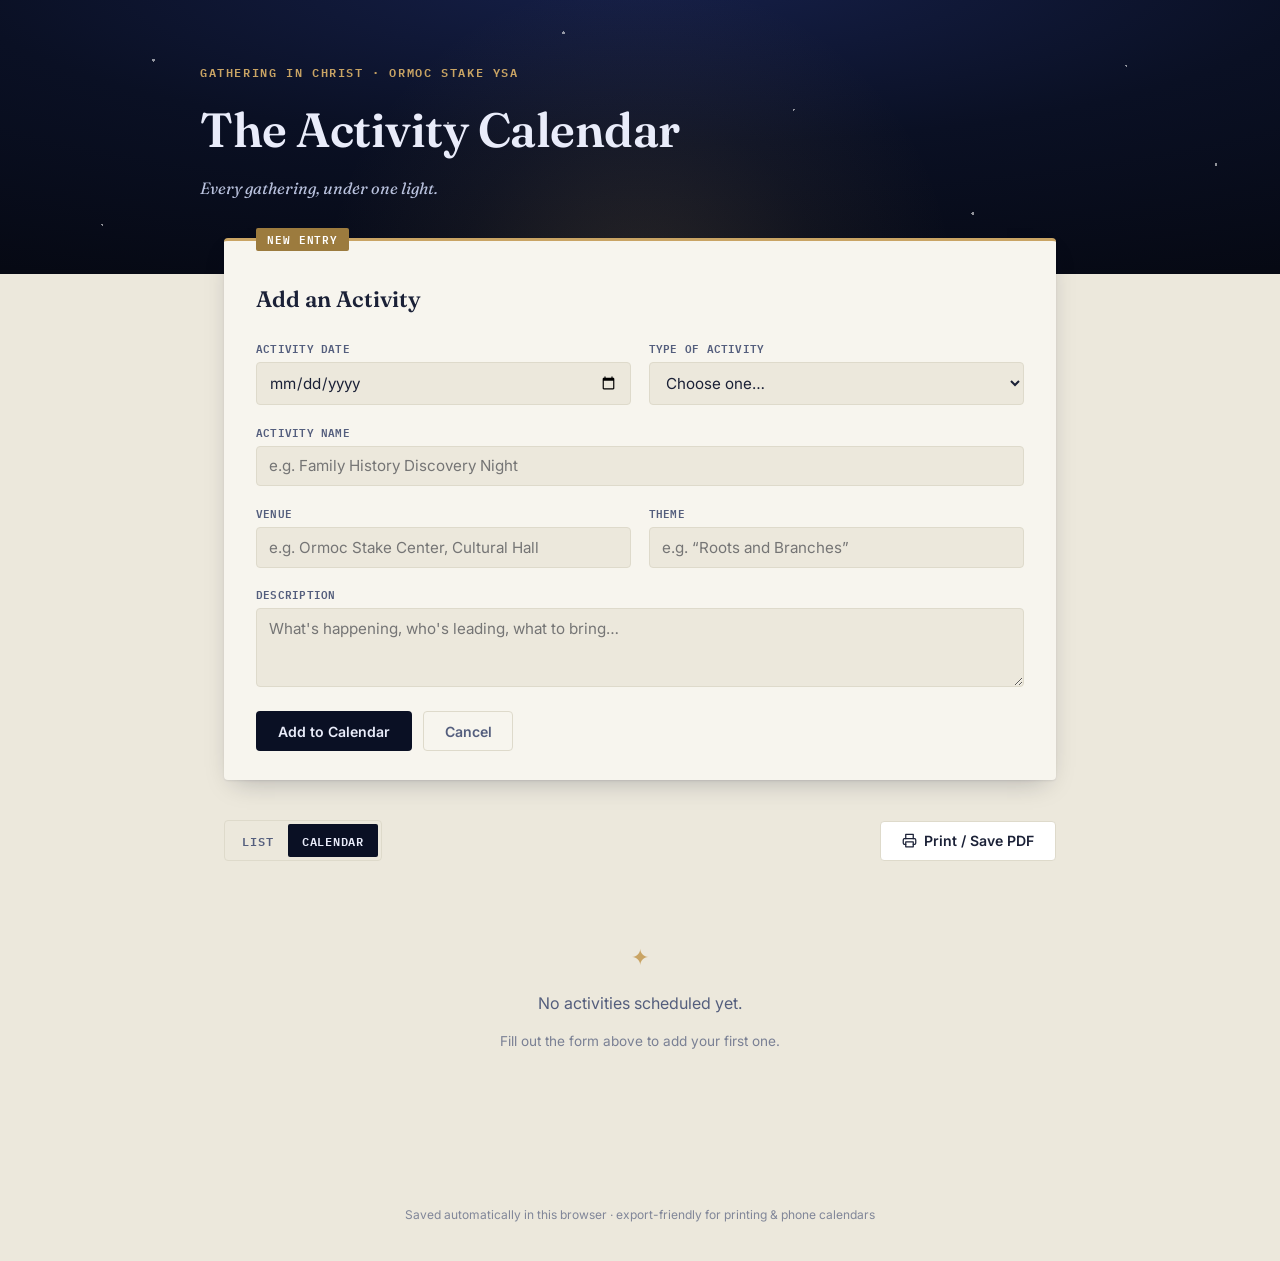
==== index.html @ 4cf10e24 "Rename index (1).html to index.html" ====
<!DOCTYPE html>
<html lang="en">
<head>
<meta charset="UTF-8">
<meta name="viewport" content="width=device-width, initial-scale=1.0">
<title>Gathering in Christ &mdash; Activity Calendar</title>
<link rel="preconnect" href="https://fonts.googleapis.com">
<link href="https://fonts.googleapis.com/css2?family=Fraunces:ital,opsz,wght@0,9..144,400;0,9..144,600;0,9..144,700;1,9..144,500&family=Inter:wght@400;500;600;700&family=IBM+Plex+Mono:wght@500;600&display=swap" rel="stylesheet">
<style>
/* ============================================================
   TOKENS — "The Firmament" palette, drawn from the Christus
   reference: deep night sky, white marble, a glint of gold.
   ============================================================ */
:root{
  --void:        #0A1024;
  --void-deep:   #05070F;
  --void-soft:   #16204A;
  --marble:      #F7F5EE;
  --marble-dim:  #ECE8DC;
  --ink:         #1B2137;
  --ink-soft:    #545E7D;
  --line:        #DEDACB;
  --starlight:   #E9ECFA;
  --gold:        #C9A464;
  --gold-dark:   #9C7B3E;
  --white:       #FFFFFF;

  /* the three-way lens the whole calendar is filtered through */
  --physical:    #B5643A;   /* clay — the body in motion */
  --spiritual:   #C9A464;   /* gold — the halo, the light */
  --family:      #3E6259;   /* deep sage — roots and lineage */

  --font-display: "Fraunces", Georgia, serif;
  --font-body:    "Inter", -apple-system, sans-serif;
  --font-mono:    "IBM Plex Mono", monospace;

  --radius: 4px;
  --shadow-card: 0 1px 2px rgba(10,16,36,0.08), 0 10px 26px -10px rgba(10,16,36,0.28);
}

*{ box-sizing: border-box; }
html{ -webkit-font-smoothing: antialiased; }

body{
  margin: 0;
  background: var(--marble-dim);
  color: var(--ink);
  font-family: var(--font-body);
  line-height: 1.55;
}

.print-only{ display: none; }

/* ============================================================
   MASTHEAD — the starfield, and Christ's radiant halo behind
   the title (concentric "gathering rings" motif)
   ============================================================ */
.masthead{
  position: relative;
  background: radial-gradient(120% 140% at 50% -10%, var(--void-soft) 0%, var(--void) 45%, var(--void-deep) 100%);
  color: var(--starlight);
  padding: 4rem 1.5rem 4.5rem;
  overflow: hidden;
}
.starfield{
  position: absolute; inset: 0;
  background-image:
    radial-gradient(1.5px 1.5px at 12% 22%, #fff 100%, transparent 0),
    radial-gradient(1px 1px at 28% 68%, #fff 100%, transparent 0),
    radial-gradient(1.5px 1.5px at 44% 12%, #fff 100%, transparent 0),
    radial-gradient(1px 1px at 62% 40%, #fff 100%, transparent 0),
    radial-gradient(1.5px 1.5px at 76% 78%, #fff 100%, transparent 0),
    radial-gradient(1px 1px at 88% 24%, #fff 100%, transparent 0),
    radial-gradient(1px 1px at 8% 82%, #fff 100%, transparent 0),
    radial-gradient(1.5px 1.5px at 95% 60%, #fff 100%, transparent 0),
    radial-gradient(1px 1px at 55% 88%, #fff 100%, transparent 0),
    radial-gradient(1px 1px at 35% 45%, #fff 100%, transparent 0);
  opacity: 0.55;
  animation: twinkle 5s ease-in-out infinite alternate;
}
@keyframes twinkle{
  from{ opacity: 0.35; }
  to{ opacity: 0.7; }
}
@media (prefers-reduced-motion: reduce){
  .starfield{ animation: none; opacity: 0.5; }
}
.halo{
  position: absolute;
  left: 50%; top: -10%;
  width: 640px; height: 640px;
  transform: translateX(-50%);
  border-radius: 50%;
  background: radial-gradient(circle, rgba(201,164,100,0.16) 0%, rgba(201,164,100,0.05) 40%, transparent 70%);
  pointer-events: none;
}
.masthead-inner{ max-width: 880px; margin: 0 auto; position: relative; z-index: 1; }
.eyebrow{
  font-family: var(--font-mono);
  font-size: 0.72rem;
  letter-spacing: 0.14em;
  text-transform: uppercase;
  color: var(--gold);
  margin: 0 0 0.7rem;
  font-weight: 600;
}
.masthead h1{
  font-family: var(--font-display);
  font-weight: 600;
  font-size: clamp(2.1rem, 5vw, 3rem);
  margin: 0;
  letter-spacing: -0.01em;
}
.subtitle{
  margin: 0.55rem 0 0;
  color: #B9C2DE;
  font-size: 1.02rem;
  font-style: italic;
  font-family: var(--font-display);
}

/* ============================================================
   LAYOUT
   ============================================================ */
.wrap{
  max-width: 880px;
  margin: -2.25rem auto 0;
  padding: 0 1.5rem 3rem;
  position: relative;
  z-index: 2;
}

/* ============================================================
   FORM CARD
   ============================================================ */
.card{
  background: var(--marble);
  border-radius: var(--radius);
  box-shadow: var(--shadow-card);
}
.form-card{
  padding: 2rem 2rem 1.8rem;
  margin-bottom: 2.5rem;
  position: relative;
  border-top: 3px solid var(--gold);
}
.card-tab{
  position: absolute;
  top: -13px;
  left: 2rem;
  background: var(--gold-dark);
  color: var(--white);
  font-family: var(--font-mono);
  font-size: 0.68rem;
  letter-spacing: 0.08em;
  text-transform: uppercase;
  font-weight: 600;
  padding: 0.22rem 0.7rem;
  border-radius: 2px;
}
.form-card h2{
  font-family: var(--font-display);
  font-weight: 600;
  font-size: 1.4rem;
  margin: 0.6rem 0 1.4rem;
  color: var(--ink);
}

.field-row{
  display: grid;
  grid-template-columns: 1fr 1fr;
  gap: 1.1rem;
}
.field{ margin-bottom: 1.1rem; }
.field label{
  display: block;
  font-weight: 600;
  letter-spacing: 0.02em;
  color: var(--ink-soft);
  margin-bottom: 0.35rem;
  text-transform: uppercase;
  font-family: var(--font-mono);
  font-size: 0.7rem;
}
.field input[type="text"],
.field input[type="date"],
.field select,
.field textarea{
  width: 100%;
  padding: 0.62rem 0.75rem;
  border: 1px solid var(--line);
  border-radius: var(--radius);
  font-family: var(--font-body);
  font-size: 0.95rem;
  color: var(--ink);
  background: var(--marble-dim);
  transition: border-color 0.15s, box-shadow 0.15s;
}
.field textarea{ resize: vertical; }
.field input:focus,
.field select:focus,
.field textarea:focus{
  outline: none;
  border-color: var(--gold);
  box-shadow: 0 0 0 3px rgba(201,164,100,0.22);
  background: var(--white);
}

.form-actions{
  display: flex;
  gap: 0.7rem;
  margin-top: 0.4rem;
}

.btn{
  font-family: var(--font-body);
  font-weight: 600;
  font-size: 0.88rem;
  padding: 0.65rem 1.3rem;
  border-radius: var(--radius);
  border: 1px solid transparent;
  cursor: pointer;
  display: inline-flex;
  align-items: center;
  gap: 0.45rem;
  transition: transform 0.1s ease, background 0.15s, border-color 0.15s;
}
.btn:active{ transform: translateY(1px); }
.btn-primary{ background: var(--void); color: var(--starlight); }
.btn-primary:hover{ background: var(--void-soft); }
.btn-ghost{ background: transparent; color: var(--ink-soft); border-color: var(--line); }
.btn-ghost:hover{ border-color: var(--ink-soft); }
.btn-outline{ background: var(--white); color: var(--ink); border-color: var(--line); }
.btn-outline:hover{ border-color: var(--gold); color: var(--gold-dark); }
.btn:focus-visible, .icon-btn:focus-visible, .chip:focus-visible, .toggle-btn:focus-visible{
  outline: 2px solid var(--gold-dark);
  outline-offset: 2px;
}

/* ============================================================
   SCHEDULE HEADER / TOGGLES
   ============================================================ */
.schedule-header{
  display: flex;
  align-items: center;
  flex-wrap: wrap;
  gap: 0.8rem;
  margin-bottom: 1.4rem;
}
.view-toggle{
  display: inline-flex;
  background: var(--marble-dim);
  border: 1px solid var(--line);
  border-radius: var(--radius);
  padding: 3px;
}
.toggle-btn{
  border: none;
  background: transparent;
  padding: 0.42rem 0.9rem;
  font-family: var(--font-mono);
  font-size: 0.74rem;
  text-transform: uppercase;
  letter-spacing: 0.06em;
  font-weight: 600;
  color: var(--ink-soft);
  border-radius: 2px;
  cursor: pointer;
}
.toggle-btn.active{ background: var(--void); color: var(--starlight); }

.filter-chips{
  display: flex;
  gap: 0.4rem;
  flex-wrap: wrap;
  flex: 1;
}
.chip{
  font-family: var(--font-mono);
  font-size: 0.68rem;
  text-transform: uppercase;
  letter-spacing: 0.04em;
  padding: 0.3rem 0.7rem;
  border-radius: 20px;
  border: 1px solid var(--line);
  background: var(--white);
  color: var(--ink-soft);
  cursor: pointer;
  font-weight: 600;
  user-select: none;
  display: inline-flex;
  align-items: center;
  gap: 0.35rem;
}
.chip.active{ color: var(--white); border-color: transparent; }
.chip[data-type="Physical"].active{ background: var(--physical); }
.chip[data-type="Spiritual"].active{ background: var(--gold-dark); }
.chip[data-type="Family History"].active{ background: var(--family); }

/* ============================================================
   EMPTY STATE
   ============================================================ */
.empty-state{
  text-align: center;
  padding: 3.5rem 1rem;
  color: var(--ink-soft);
}
.empty-mark{ color: var(--gold); font-size: 1.4rem; margin: 0 0 0.3rem; }
.empty-sub{ font-size: 0.85rem; opacity: 0.75; }

/* ============================================================
   LIST VIEW
   ============================================================ */
.month-group{ margin-bottom: 1.8rem; }
.month-label{
  font-family: var(--font-mono);
  font-size: 0.75rem;
  text-transform: uppercase;
  letter-spacing: 0.1em;
  color: var(--gold-dark);
  font-weight: 700;
  margin: 0 0 0.7rem;
  padding-bottom: 0.4rem;
  border-bottom: 1px solid var(--line);
}

.activity-card{
  background: var(--marble);
  border-radius: var(--radius);
  box-shadow: var(--shadow-card);
  padding: 1.1rem 1.2rem 1.1rem 1.3rem;
  margin-bottom: 0.7rem;
  display: grid;
  grid-template-columns: 84px 1fr auto;
  gap: 1.1rem;
  align-items: start;
  border-left: 4px solid var(--gold);
  position: relative;
}
.activity-card[data-type="Physical"]{ border-left-color: var(--physical); }
.activity-card[data-type="Spiritual"]{ border-left-color: var(--gold); }
.activity-card[data-type="Family History"]{ border-left-color: var(--family); }

.card-date{
  font-family: var(--font-mono);
  text-align: center;
  line-height: 1.15;
}
.card-date .dow{ font-size: 0.62rem; text-transform: uppercase; color: var(--ink-soft); letter-spacing: 0.06em; }
.card-date .dom{ font-size: 1.7rem; font-weight: 600; color: var(--ink); }
.card-date .mon{ font-size: 0.68rem; text-transform: uppercase; color: var(--ink-soft); }
.card-date .countdown{
  margin-top: 0.35rem;
  font-size: 0.6rem;
  text-transform: uppercase;
  letter-spacing: 0.03em;
  font-weight: 700;
  padding: 0.12rem 0.4rem;
  border-radius: 20px;
  display: inline-block;
  background: var(--marble-dim);
  color: var(--ink-soft);
}
.card-date .countdown.today{ background: var(--gold); color: var(--white); }
.card-date .countdown.soon{ background: var(--void-soft); color: var(--starlight); }
.card-date .countdown.past{ opacity: 0.55; }

.card-body h3{
  font-family: var(--font-display);
  font-size: 1.12rem;
  font-weight: 600;
  margin: 0 0 0.15rem;
  display: flex;
  align-items: center;
  gap: 0.4rem;
}
.card-body h3 .type-icon{ flex: none; }
.card-venue{
  display: flex;
  align-items: center;
  gap: 0.3rem;
  font-size: 0.82rem;
  color: var(--ink-soft);
  margin: 0.1rem 0 0.4rem;
}
.card-venue svg{ flex: none; opacity: 0.7; }
.card-venue a{ color: var(--ink-soft); text-decoration: none; border-bottom: 1px dotted var(--ink-soft); }
.card-venue a:hover{ color: var(--gold-dark); border-color: var(--gold-dark); }
.card-theme{
  font-style: italic;
  color: var(--gold-dark);
  font-size: 0.88rem;
  margin: 0 0 0.4rem;
  font-family: var(--font-display);
}
.card-desc{
  font-size: 0.88rem;
  color: var(--ink-soft);
  margin: 0;
  white-space: pre-wrap;
}
.type-badge{
  display: inline-block;
  font-family: var(--font-mono);
  font-size: 0.62rem;
  text-transform: uppercase;
  letter-spacing: 0.05em;
  font-weight: 700;
  padding: 0.18rem 0.55rem;
  border-radius: 20px;
  background: var(--marble-dim);
  color: var(--ink-soft);
  margin-top: 0.5rem;
}

.card-actions{
  display: flex;
  flex-direction: column;
  gap: 0.4rem;
}
.icon-btn{
  border: none;
  background: transparent;
  color: var(--ink-soft);
  cursor: pointer;
  padding: 0.3rem;
  border-radius: 4px;
  display: flex;
}
.icon-btn:hover{ background: var(--marble-dim); color: var(--ink); }

/* ============================================================
   CALENDAR VIEW — the main format: one full month-page per
   month, styled after the printed YSA Calendar of Activities
   ============================================================ */
.cal-month{
  position: relative;
  background: var(--marble);
  border-radius: var(--radius);
  box-shadow: var(--shadow-card);
  padding: 1.6rem 1.6rem 1.2rem;
  margin-bottom: 2rem;
  overflow: hidden;
}
.cal-watermark{
  position: absolute;
  right: -60px; bottom: -60px;
  width: 340px; height: 340px;
  opacity: 0.05;
  pointer-events: none;
  color: var(--void);
}
.cal-heading{
  display: flex;
  align-items: baseline;
  justify-content: space-between;
  flex-wrap: wrap;
  gap: 0.4rem;
  margin-bottom: 1.1rem;
  position: relative;
  z-index: 1;
}
.cal-month-title{
  margin: 0;
  font-family: var(--font-display);
  font-weight: 700;
  line-height: 1;
}
.cal-month-name{
  font-size: clamp(1.7rem, 4vw, 2.3rem);
  color: var(--void);
  text-transform: uppercase;
  letter-spacing: 0.01em;
}
.cal-month-year{
  font-size: 1.05rem;
  color: var(--gold-dark);
  font-weight: 600;
  margin-left: 0.15rem;
}
.cal-month-count{
  font-family: var(--font-mono);
  font-size: 0.68rem;
  text-transform: uppercase;
  letter-spacing: 0.06em;
  color: var(--ink-soft);
  font-weight: 600;
}

.cal-table{
  position: relative;
  z-index: 1;
  border-top: 1px solid var(--void);
  border-left: 1px solid var(--line);
  border-radius: var(--radius);
  overflow: hidden;
}
.cal-dow-row{
  display: grid;
  grid-template-columns: repeat(7, 1fr);
  background: var(--void);
}
.cal-dow{
  font-family: var(--font-mono);
  font-size: 0.66rem;
  text-transform: uppercase;
  text-align: left;
  color: var(--starlight);
  padding: 0.5rem 0.55rem;
  letter-spacing: 0.07em;
  font-weight: 700;
  border-right: 1px solid rgba(255,255,255,0.12);
}
.cal-dow:last-child{ border-right: none; }

.cal-grid{
  display: grid;
  grid-template-columns: repeat(7, 1fr);
}
.cal-cell{
  min-height: 92px;
  padding: 0.4rem 0.5rem;
  background: var(--marble);
  border-right: 1px solid var(--line);
  border-bottom: 1px solid var(--line);
  display: flex;
  flex-direction: column;
}
.cal-cell.empty{ background: var(--marble-dim); }
.cal-cell .cell-num{
  font-family: var(--font-mono);
  font-size: 0.78rem;
  color: var(--ink);
  font-weight: 700;
  margin-bottom: 0.3rem;
}
.cell-ticks{
  display: flex;
  gap: 3px;
  margin-bottom: 0.3rem;
}
.cal-tick{
  width: 4px;
  height: 14px;
  border-radius: 2px;
  background: var(--gold);
}
.cal-tick[data-type="Physical"]{ background: var(--physical); }
.cal-tick[data-type="Spiritual"]{ background: var(--gold); }
.cal-tick[data-type="Family History"]{ background: var(--family); }
.cell-items{ display: flex; flex-direction: column; gap: 2px; }
.cal-pill{
  font-size: 0.62rem;
  padding: 1px 5px;
  border-radius: 8px;
  background: var(--gold);
  color: var(--white);
  overflow: hidden;
  text-overflow: ellipsis;
  white-space: nowrap;
  cursor: default;
  font-weight: 600;
}
.cal-pill[data-type="Physical"]{ background: var(--physical); }
.cal-pill[data-type="Spiritual"]{ background: var(--gold-dark); }
.cal-pill[data-type="Family History"]{ background: var(--family); }
.cal-more{
  font-family: var(--font-mono);
  font-size: 0.6rem;
  color: var(--ink-soft);
  font-weight: 600;
  margin-top: 1px;
}
.cal-footer{
  position: relative;
  z-index: 1;
  font-family: var(--font-mono);
  font-size: 0.68rem;
  text-transform: uppercase;
  letter-spacing: 0.05em;
  font-weight: 700;
  color: var(--gold-dark);
  margin-top: 0.7rem;
}

/* ============================================================
   FOOTER
   ============================================================ */
footer{
  text-align: center;
  padding: 1.5rem;
  font-size: 0.75rem;
  color: var(--ink-soft);
  opacity: 0.7;
}

/* ============================================================
   RESPONSIVE
   ============================================================ */
@media (max-width: 620px){
  .field-row{ grid-template-columns: 1fr; }
  .activity-card{ grid-template-columns: 56px 1fr; }
  .card-actions{ grid-column: 1 / -1; flex-direction: row; justify-content: flex-end; }
  .cal-month{ padding: 1.1rem 0.7rem 1rem; }
  .cal-dow{ padding: 0.4rem 0.25rem; font-size: 0.56rem; letter-spacing: 0.02em; }
  .cal-cell{ min-height: 58px; padding: 0.3rem 0.3rem; }
  .cal-cell .cell-num{ font-size: 0.68rem; }
  .cal-pill{ font-size: 0.54rem; }
  .cal-watermark{ width: 220px; height: 220px; right: -50px; bottom: -50px; }
}

/* ============================================================
   PRINT — kept ink-on-paper for legibility & toner
   ============================================================ */
@media print{
  .no-print{ display: none !important; }
  .print-only{ display: block !important; }

  body{ background: var(--white); }
  .wrap{ max-width: 100%; margin: 0; padding: 0 0.3in; }

  .print-masthead{
    text-align: center;
    border-bottom: 2px solid var(--void);
    padding-bottom: 0.3in;
    margin-bottom: 0.3in;
  }
  .print-masthead h1{
    font-family: var(--font-display);
    font-size: 20pt;
    margin: 0 0 4pt;
    color: var(--void);
  }
  .print-masthead p{
    font-family: var(--font-mono);
    font-size: 9pt;
    color: var(--ink-soft);
    margin: 0;
  }

  .calendar-view{ display: none !important; }
  .list-view{ display: block !important; }

  .month-label{ break-after: avoid; margin-top: 10pt; }
  .month-group{ break-inside: avoid-page; }

  .activity-card{
    box-shadow: none;
    border: 1px solid #ccc;
    border-left: 4px solid var(--void);
    break-inside: avoid;
    padding: 10pt 12pt;
    margin-bottom: 8pt;
  }
  .card-actions{ display: none !important; }
  .card-date .dom{ font-size: 16pt; }
  .card-date .countdown{ display: none; }

  a[href]:after{ content: ""; }
}

@page{
  size: auto;
  margin: 0.5in;
}
</style>
</head>
<body>

<div class="masthead no-print">
  <div class="starfield" aria-hidden="true"></div>
  <div class="halo" aria-hidden="true"></div>
  <div class="masthead-inner">
    <p class="eyebrow">Gathering in Christ &middot; Ormoc Stake YSA</p>
    <h1>The Activity Calendar</h1>
    <p class="subtitle">Every gathering, under one light.</p>
  </div>
</div>

<main class="wrap">

  <!-- FORM -->
  <section class="card form-card no-print" id="formCard">
    <div class="card-tab" id="formTab">New Entry</div>
    <h2 id="formTitle">Add an Activity</h2>
    <form id="activityForm" novalidate>
      <input type="hidden" id="activityId">

      <div class="field-row">
        <div class="field">
          <label for="date">Activity Date</label>
          <input type="date" id="date" required>
        </div>
        <div class="field">
          <label for="type">Type of Activity</label>
          <select id="type" required>
            <option value="" disabled selected>Choose one&hellip;</option>
            <option>Physical</option>
            <option>Spiritual</option>
            <option>Family History</option>
          </select>
        </div>
      </div>

      <div class="field">
        <label for="name">Activity Name</label>
        <input type="text" id="name" placeholder="e.g. Family History Discovery Night" required>
      </div>

      <div class="field-row">
        <div class="field">
          <label for="venue">Venue</label>
          <input type="text" id="venue" placeholder="e.g. Ormoc Stake Center, Cultural Hall">
        </div>
        <div class="field">
          <label for="theme">Theme</label>
          <input type="text" id="theme" placeholder="e.g. &ldquo;Roots and Branches&rdquo;">
        </div>
      </div>

      <div class="field">
        <label for="description">Description</label>
        <textarea id="description" rows="3" placeholder="What's happening, who's leading, what to bring&hellip;"></textarea>
      </div>

      <div class="form-actions">
        <button type="submit" class="btn btn-primary" id="submitBtn">Add to Calendar</button>
        <button type="button" class="btn btn-ghost" id="cancelEditBtn" hidden>Cancel</button>
      </div>
    </form>
  </section>

  <!-- SCHEDULE -->
  <section class="schedule-section">
    <div class="schedule-header no-print">
      <div class="view-toggle" role="tablist" aria-label="View mode">
        <button class="toggle-btn" data-view="list" id="btnList">List</button>
        <button class="toggle-btn active" data-view="calendar" id="btnCalendar">Calendar</button>
      </div>

      <div class="filter-chips" id="filterChips"></div>

      <button class="btn btn-outline" id="printBtn">
        <svg width="15" height="15" viewBox="0 0 24 24" fill="none" stroke="currentColor" stroke-width="2" stroke-linecap="round" stroke-linejoin="round"><polyline points="6 9 6 2 18 2 18 9"/><path d="M6 18H4a2 2 0 0 1-2-2v-5a2 2 0 0 1 2-2h16a2 2 0 0 1 2 2v5a2 2 0 0 1-2 2h-2"/><rect x="6" y="14" width="12" height="8"/></svg>
        Print / Save PDF
      </button>
    </div>

    <div id="emptyState" class="empty-state">
      <p class="empty-mark">&#10022;</p>
      <p>No activities scheduled yet.</p>
      <p class="empty-sub">Fill out the form above to add your first one.</p>
    </div>

    <!-- Printable masthead, only visible on paper -->
    <div class="print-only print-masthead">
      <h1>Gathering in Christ &mdash; Activity Schedule</h1>
      <p id="printDateRange"></p>
    </div>

    <div id="listView" class="list-view" hidden></div>
    <div id="calendarView" class="calendar-view"></div>
  </section>

</main>

<footer class="no-print">
  <p>Saved automatically in this browser &middot; export-friendly for printing &amp; phone calendars</p>
</footer>

<script src="script.js"></script>
</body>
</html>
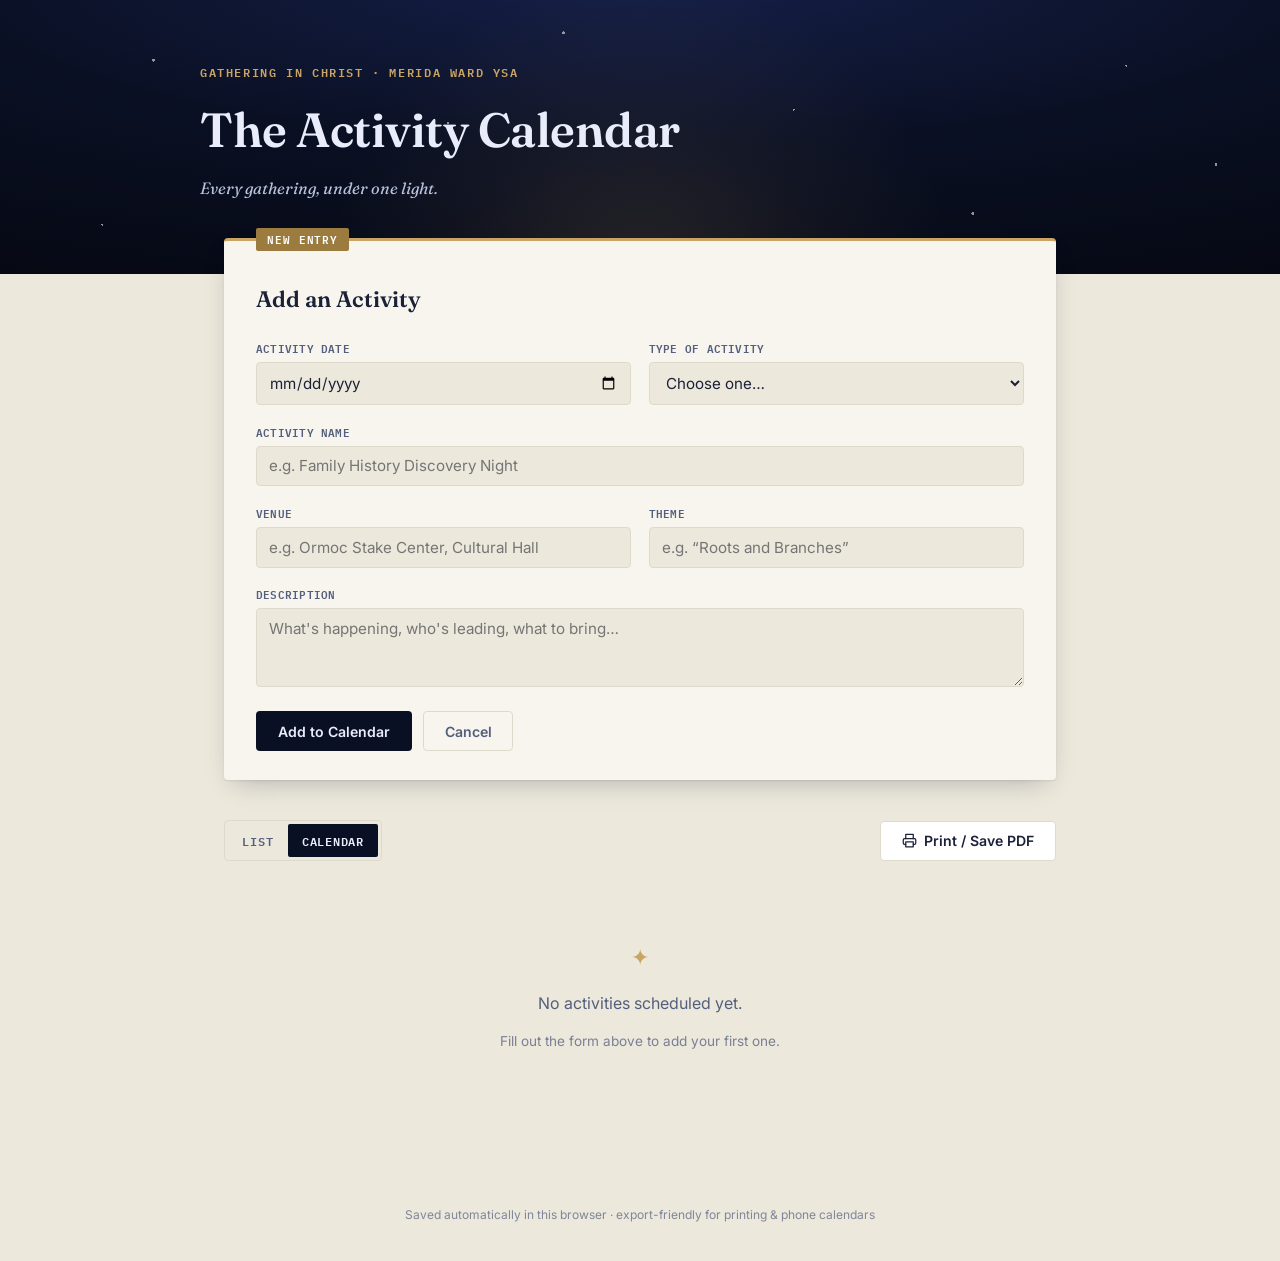
==== commit d500c086: "Update index.html" ====
--- a/index.html
+++ b/index.html
@@ -671,7 +671,7 @@
   <div class="starfield" aria-hidden="true"></div>
   <div class="halo" aria-hidden="true"></div>
   <div class="masthead-inner">
-    <p class="eyebrow">Gathering in Christ &middot; Ormoc Stake YSA</p>
+    <p class="eyebrow">Gathering in Christ &middot; Merida Ward YSA</p>
     <h1>The Activity Calendar</h1>
     <p class="subtitle">Every gathering, under one light.</p>
   </div>
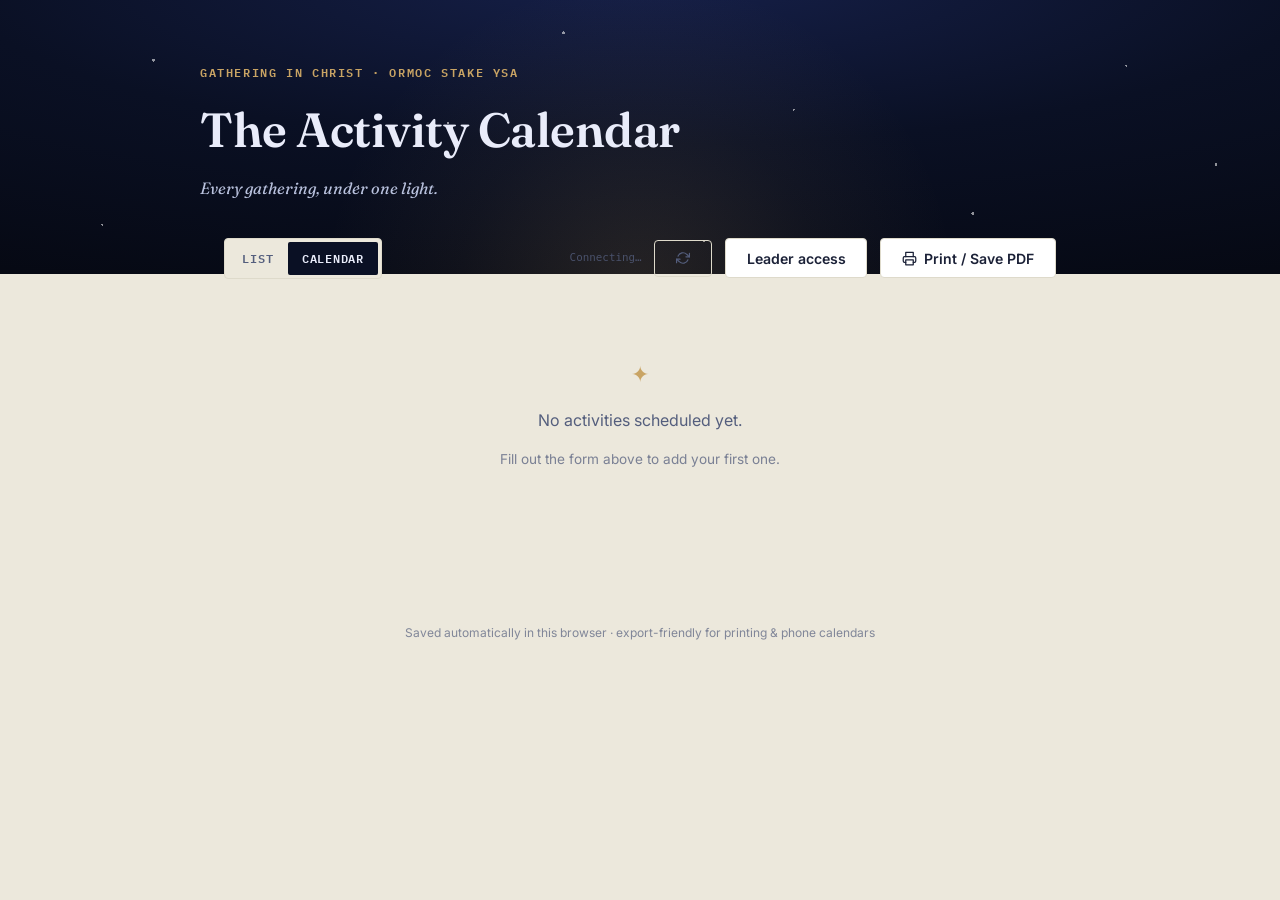
==== commit b32eefb3: "Update index.html" ====
--- a/index.html
+++ b/index.html
@@ -296,6 +296,16 @@
 .chip[data-type="Physical"].active{ background: var(--physical); }
 .chip[data-type="Spiritual"].active{ background: var(--gold-dark); }
 .chip[data-type="Family History"].active{ background: var(--family); }
+
+.sync-status{
+  font-family: var(--font-mono);
+  font-size: 0.68rem;
+  color: var(--ink-soft);
+  opacity: 0.8;
+  white-space: nowrap;
+}
+.sync-status.warn{ color: var(--physical); opacity: 1; }
+#leaderBtn.active{ background: var(--void); color: var(--starlight); border-color: var(--void); }
 
 /* ============================================================
    EMPTY STATE
@@ -671,7 +681,7 @@
   <div class="starfield" aria-hidden="true"></div>
   <div class="halo" aria-hidden="true"></div>
   <div class="masthead-inner">
-    <p class="eyebrow">Gathering in Christ &middot; Merida Ward YSA</p>
+    <p class="eyebrow">Gathering in Christ &middot; Ormoc Stake YSA</p>
     <h1>The Activity Calendar</h1>
     <p class="subtitle">Every gathering, under one light.</p>
   </div>
@@ -679,8 +689,8 @@
 
 <main class="wrap">
 
-  <!-- FORM -->
-  <section class="card form-card no-print" id="formCard">
+  <!-- FORM (leaders only — hidden until "Leader access" is unlocked) -->
+  <section class="card form-card no-print" id="formCard" hidden>
     <div class="card-tab" id="formTab">New Entry</div>
     <h2 id="formTitle">Add an Activity</h2>
     <form id="activityForm" novalidate>
@@ -740,6 +750,12 @@
 
       <div class="filter-chips" id="filterChips"></div>
 
+      <span class="sync-status" id="syncStatus">Connecting…</span>
+      <button class="btn btn-ghost" id="refreshBtn" title="Refresh now">
+        <svg width="14" height="14" viewBox="0 0 24 24" fill="none" stroke="currentColor" stroke-width="2" stroke-linecap="round" stroke-linejoin="round"><polyline points="23 4 23 10 17 10"/><polyline points="1 20 1 14 7 14"/><path d="M3.51 9a9 9 0 0 1 14.85-3.36L23 10M1 14l4.64 4.36A9 9 0 0 0 20.49 15"/></svg>
+      </button>
+      <button class="btn btn-outline" id="leaderBtn">Leader access</button>
+
       <button class="btn btn-outline" id="printBtn">
         <svg width="15" height="15" viewBox="0 0 24 24" fill="none" stroke="currentColor" stroke-width="2" stroke-linecap="round" stroke-linejoin="round"><polyline points="6 9 6 2 18 2 18 9"/><path d="M6 18H4a2 2 0 0 1-2-2v-5a2 2 0 0 1 2-2h16a2 2 0 0 1 2 2v5a2 2 0 0 1-2 2h-2"/><rect x="6" y="14" width="12" height="8"/></svg>
         Print / Save PDF
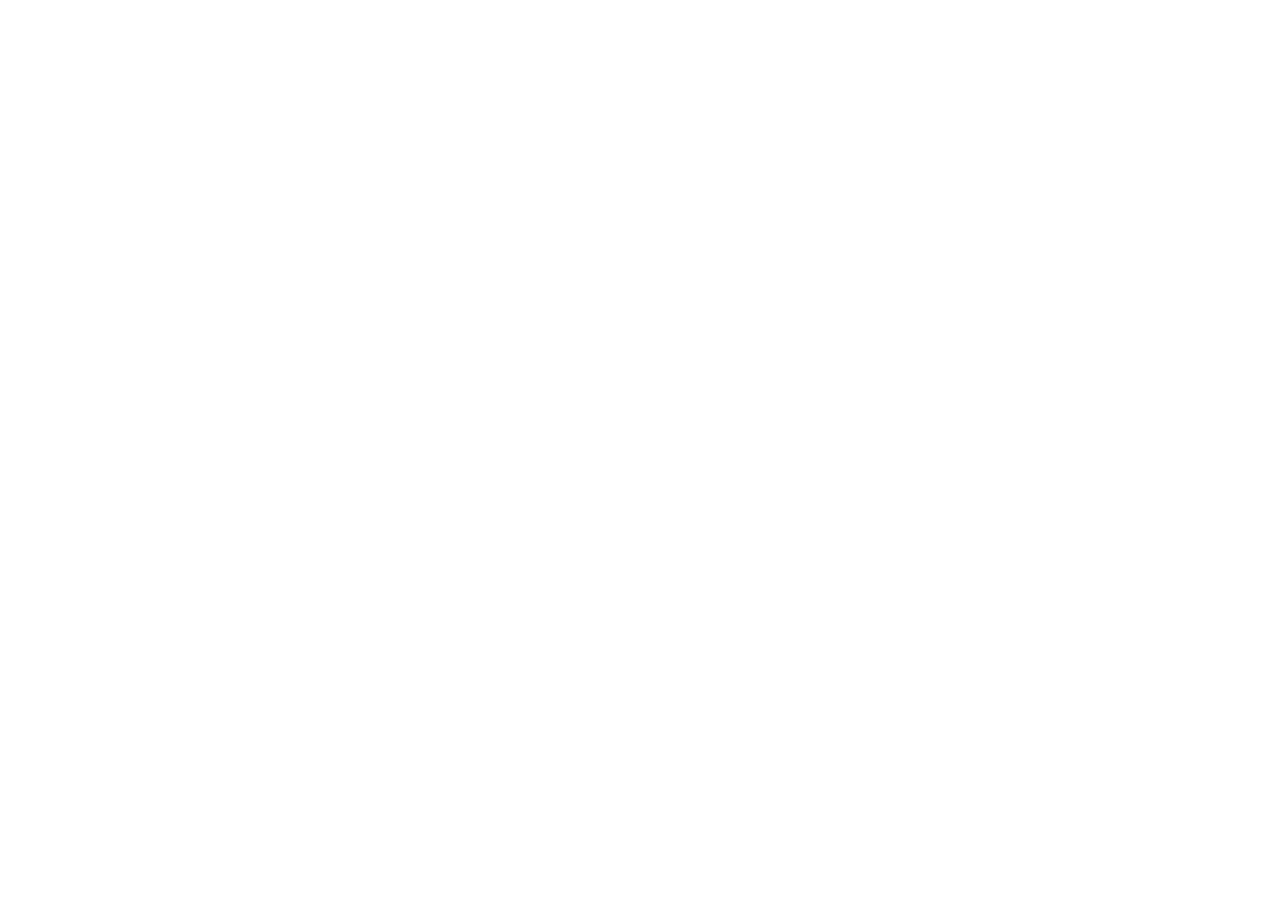
==== commit bfd6229b: "Update index.html" ====
--- a/index.html
+++ b/index.html
@@ -3,787 +3,559 @@
 <head>
 <meta charset="UTF-8">
 <meta name="viewport" content="width=device-width, initial-scale=1.0">
-<title>Gathering in Christ &mdash; Activity Calendar</title>
-<link rel="preconnect" href="https://fonts.googleapis.com">
-<link href="https://fonts.googleapis.com/css2?family=Fraunces:ital,opsz,wght@0,9..144,400;0,9..144,600;0,9..144,700;1,9..144,500&family=Inter:wght@400;500;600;700&family=IBM+Plex+Mono:wght@500;600&display=swap" rel="stylesheet">
+<title>Merida YSA Newsroom</title>
+<meta name="description" content="The activity calendar and memory lane for the Merida YSA branch, Ormoc Stake — upcoming devotionals, fellowship, service, and more.">
+<meta name="theme-color" content="#0b1730">
+<link rel="icon" href="favicon.svg" type="image/svg+xml">
+<meta property="og:title" content="Merida YSA Newsroom">
+<meta property="og:description" content="Upcoming activities and memory lane for the Merida YSA branch.">
+<meta property="og:type" content="website">
+<script src="https://cdn.tailwindcss.com"></script>
+<script defer src="https://cdn.jsdelivr.net/npm/alpinejs@3.x.x/dist/cdn.min.js"></script>
+<link rel="stylesheet" href="https://cdnjs.cloudflare.com/ajax/libs/font-awesome/6.4.0/css/all.min.css">
 <style>
-/* ============================================================
-   TOKENS — "The Firmament" palette, drawn from the Christus
-   reference: deep night sky, white marble, a glint of gold.
-   ============================================================ */
-:root{
-  --void:        #0A1024;
-  --void-deep:   #05070F;
-  --void-soft:   #16204A;
-  --marble:      #F7F5EE;
-  --marble-dim:  #ECE8DC;
-  --ink:         #1B2137;
-  --ink-soft:    #545E7D;
-  --line:        #DEDACB;
-  --starlight:   #E9ECFA;
-  --gold:        #C9A464;
-  --gold-dark:   #9C7B3E;
-  --white:       #FFFFFF;
-
-  /* the three-way lens the whole calendar is filtered through */
-  --physical:    #B5643A;   /* clay — the body in motion */
-  --spiritual:   #C9A464;   /* gold — the halo, the light */
-  --family:      #3E6259;   /* deep sage — roots and lineage */
-
-  --font-display: "Fraunces", Georgia, serif;
-  --font-body:    "Inter", -apple-system, sans-serif;
-  --font-mono:    "IBM Plex Mono", monospace;
-
-  --radius: 4px;
-  --shadow-card: 0 1px 2px rgba(10,16,36,0.08), 0 10px 26px -10px rgba(10,16,36,0.28);
-}
-
-*{ box-sizing: border-box; }
-html{ -webkit-font-smoothing: antialiased; }
-
-body{
-  margin: 0;
-  background: var(--marble-dim);
-  color: var(--ink);
-  font-family: var(--font-body);
-  line-height: 1.55;
-}
-
-.print-only{ display: none; }
-
-/* ============================================================
-   MASTHEAD — the starfield, and Christ's radiant halo behind
-   the title (concentric "gathering rings" motif)
-   ============================================================ */
-.masthead{
-  position: relative;
-  background: radial-gradient(120% 140% at 50% -10%, var(--void-soft) 0%, var(--void) 45%, var(--void-deep) 100%);
-  color: var(--starlight);
-  padding: 4rem 1.5rem 4.5rem;
-  overflow: hidden;
-}
-.starfield{
-  position: absolute; inset: 0;
-  background-image:
-    radial-gradient(1.5px 1.5px at 12% 22%, #fff 100%, transparent 0),
-    radial-gradient(1px 1px at 28% 68%, #fff 100%, transparent 0),
-    radial-gradient(1.5px 1.5px at 44% 12%, #fff 100%, transparent 0),
-    radial-gradient(1px 1px at 62% 40%, #fff 100%, transparent 0),
-    radial-gradient(1.5px 1.5px at 76% 78%, #fff 100%, transparent 0),
-    radial-gradient(1px 1px at 88% 24%, #fff 100%, transparent 0),
-    radial-gradient(1px 1px at 8% 82%, #fff 100%, transparent 0),
-    radial-gradient(1.5px 1.5px at 95% 60%, #fff 100%, transparent 0),
-    radial-gradient(1px 1px at 55% 88%, #fff 100%, transparent 0),
-    radial-gradient(1px 1px at 35% 45%, #fff 100%, transparent 0);
-  opacity: 0.55;
-  animation: twinkle 5s ease-in-out infinite alternate;
-}
-@keyframes twinkle{
-  from{ opacity: 0.35; }
-  to{ opacity: 0.7; }
-}
-@media (prefers-reduced-motion: reduce){
-  .starfield{ animation: none; opacity: 0.5; }
-}
-.halo{
-  position: absolute;
-  left: 50%; top: -10%;
-  width: 640px; height: 640px;
-  transform: translateX(-50%);
-  border-radius: 50%;
-  background: radial-gradient(circle, rgba(201,164,100,0.16) 0%, rgba(201,164,100,0.05) 40%, transparent 70%);
-  pointer-events: none;
-}
-.masthead-inner{ max-width: 880px; margin: 0 auto; position: relative; z-index: 1; }
-.eyebrow{
-  font-family: var(--font-mono);
-  font-size: 0.72rem;
-  letter-spacing: 0.14em;
-  text-transform: uppercase;
-  color: var(--gold);
-  margin: 0 0 0.7rem;
-  font-weight: 600;
-}
-.masthead h1{
-  font-family: var(--font-display);
-  font-weight: 600;
-  font-size: clamp(2.1rem, 5vw, 3rem);
-  margin: 0;
-  letter-spacing: -0.01em;
-}
-.subtitle{
-  margin: 0.55rem 0 0;
-  color: #B9C2DE;
-  font-size: 1.02rem;
-  font-style: italic;
-  font-family: var(--font-display);
-}
-
-/* ============================================================
-   LAYOUT
-   ============================================================ */
-.wrap{
-  max-width: 880px;
-  margin: -2.25rem auto 0;
-  padding: 0 1.5rem 3rem;
-  position: relative;
-  z-index: 2;
-}
-
-/* ============================================================
-   FORM CARD
-   ============================================================ */
-.card{
-  background: var(--marble);
-  border-radius: var(--radius);
-  box-shadow: var(--shadow-card);
-}
-.form-card{
-  padding: 2rem 2rem 1.8rem;
-  margin-bottom: 2.5rem;
-  position: relative;
-  border-top: 3px solid var(--gold);
-}
-.card-tab{
-  position: absolute;
-  top: -13px;
-  left: 2rem;
-  background: var(--gold-dark);
-  color: var(--white);
-  font-family: var(--font-mono);
-  font-size: 0.68rem;
-  letter-spacing: 0.08em;
-  text-transform: uppercase;
-  font-weight: 600;
-  padding: 0.22rem 0.7rem;
-  border-radius: 2px;
-}
-.form-card h2{
-  font-family: var(--font-display);
-  font-weight: 600;
-  font-size: 1.4rem;
-  margin: 0.6rem 0 1.4rem;
-  color: var(--ink);
-}
-
-.field-row{
-  display: grid;
-  grid-template-columns: 1fr 1fr;
-  gap: 1.1rem;
-}
-.field{ margin-bottom: 1.1rem; }
-.field label{
-  display: block;
-  font-weight: 600;
-  letter-spacing: 0.02em;
-  color: var(--ink-soft);
-  margin-bottom: 0.35rem;
-  text-transform: uppercase;
-  font-family: var(--font-mono);
-  font-size: 0.7rem;
-}
-.field input[type="text"],
-.field input[type="date"],
-.field select,
-.field textarea{
-  width: 100%;
-  padding: 0.62rem 0.75rem;
-  border: 1px solid var(--line);
-  border-radius: var(--radius);
-  font-family: var(--font-body);
-  font-size: 0.95rem;
-  color: var(--ink);
-  background: var(--marble-dim);
-  transition: border-color 0.15s, box-shadow 0.15s;
-}
-.field textarea{ resize: vertical; }
-.field input:focus,
-.field select:focus,
-.field textarea:focus{
-  outline: none;
-  border-color: var(--gold);
-  box-shadow: 0 0 0 3px rgba(201,164,100,0.22);
-  background: var(--white);
-}
-
-.form-actions{
-  display: flex;
-  gap: 0.7rem;
-  margin-top: 0.4rem;
-}
-
-.btn{
-  font-family: var(--font-body);
-  font-weight: 600;
-  font-size: 0.88rem;
-  padding: 0.65rem 1.3rem;
-  border-radius: var(--radius);
-  border: 1px solid transparent;
-  cursor: pointer;
-  display: inline-flex;
-  align-items: center;
-  gap: 0.45rem;
-  transition: transform 0.1s ease, background 0.15s, border-color 0.15s;
-}
-.btn:active{ transform: translateY(1px); }
-.btn-primary{ background: var(--void); color: var(--starlight); }
-.btn-primary:hover{ background: var(--void-soft); }
-.btn-ghost{ background: transparent; color: var(--ink-soft); border-color: var(--line); }
-.btn-ghost:hover{ border-color: var(--ink-soft); }
-.btn-outline{ background: var(--white); color: var(--ink); border-color: var(--line); }
-.btn-outline:hover{ border-color: var(--gold); color: var(--gold-dark); }
-.btn:focus-visible, .icon-btn:focus-visible, .chip:focus-visible, .toggle-btn:focus-visible{
-  outline: 2px solid var(--gold-dark);
-  outline-offset: 2px;
-}
-
-/* ============================================================
-   SCHEDULE HEADER / TOGGLES
-   ============================================================ */
-.schedule-header{
-  display: flex;
-  align-items: center;
-  flex-wrap: wrap;
-  gap: 0.8rem;
-  margin-bottom: 1.4rem;
-}
-.view-toggle{
-  display: inline-flex;
-  background: var(--marble-dim);
-  border: 1px solid var(--line);
-  border-radius: var(--radius);
-  padding: 3px;
-}
-.toggle-btn{
-  border: none;
-  background: transparent;
-  padding: 0.42rem 0.9rem;
-  font-family: var(--font-mono);
-  font-size: 0.74rem;
-  text-transform: uppercase;
-  letter-spacing: 0.06em;
-  font-weight: 600;
-  color: var(--ink-soft);
-  border-radius: 2px;
-  cursor: pointer;
-}
-.toggle-btn.active{ background: var(--void); color: var(--starlight); }
-
-.filter-chips{
-  display: flex;
-  gap: 0.4rem;
-  flex-wrap: wrap;
-  flex: 1;
-}
-.chip{
-  font-family: var(--font-mono);
-  font-size: 0.68rem;
-  text-transform: uppercase;
-  letter-spacing: 0.04em;
-  padding: 0.3rem 0.7rem;
-  border-radius: 20px;
-  border: 1px solid var(--line);
-  background: var(--white);
-  color: var(--ink-soft);
-  cursor: pointer;
-  font-weight: 600;
-  user-select: none;
-  display: inline-flex;
-  align-items: center;
-  gap: 0.35rem;
-}
-.chip.active{ color: var(--white); border-color: transparent; }
-.chip[data-type="Physical"].active{ background: var(--physical); }
-.chip[data-type="Spiritual"].active{ background: var(--gold-dark); }
-.chip[data-type="Family History"].active{ background: var(--family); }
-
-.sync-status{
-  font-family: var(--font-mono);
-  font-size: 0.68rem;
-  color: var(--ink-soft);
-  opacity: 0.8;
-  white-space: nowrap;
-}
-.sync-status.warn{ color: var(--physical); opacity: 1; }
-#leaderBtn.active{ background: var(--void); color: var(--starlight); border-color: var(--void); }
-
-/* ============================================================
-   EMPTY STATE
-   ============================================================ */
-.empty-state{
-  text-align: center;
-  padding: 3.5rem 1rem;
-  color: var(--ink-soft);
-}
-.empty-mark{ color: var(--gold); font-size: 1.4rem; margin: 0 0 0.3rem; }
-.empty-sub{ font-size: 0.85rem; opacity: 0.75; }
-
-/* ============================================================
-   LIST VIEW
-   ============================================================ */
-.month-group{ margin-bottom: 1.8rem; }
-.month-label{
-  font-family: var(--font-mono);
-  font-size: 0.75rem;
-  text-transform: uppercase;
-  letter-spacing: 0.1em;
-  color: var(--gold-dark);
-  font-weight: 700;
-  margin: 0 0 0.7rem;
-  padding-bottom: 0.4rem;
-  border-bottom: 1px solid var(--line);
-}
-
-.activity-card{
-  background: var(--marble);
-  border-radius: var(--radius);
-  box-shadow: var(--shadow-card);
-  padding: 1.1rem 1.2rem 1.1rem 1.3rem;
-  margin-bottom: 0.7rem;
-  display: grid;
-  grid-template-columns: 84px 1fr auto;
-  gap: 1.1rem;
-  align-items: start;
-  border-left: 4px solid var(--gold);
-  position: relative;
-}
-.activity-card[data-type="Physical"]{ border-left-color: var(--physical); }
-.activity-card[data-type="Spiritual"]{ border-left-color: var(--gold); }
-.activity-card[data-type="Family History"]{ border-left-color: var(--family); }
-
-.card-date{
-  font-family: var(--font-mono);
-  text-align: center;
-  line-height: 1.15;
-}
-.card-date .dow{ font-size: 0.62rem; text-transform: uppercase; color: var(--ink-soft); letter-spacing: 0.06em; }
-.card-date .dom{ font-size: 1.7rem; font-weight: 600; color: var(--ink); }
-.card-date .mon{ font-size: 0.68rem; text-transform: uppercase; color: var(--ink-soft); }
-.card-date .countdown{
-  margin-top: 0.35rem;
-  font-size: 0.6rem;
-  text-transform: uppercase;
-  letter-spacing: 0.03em;
-  font-weight: 700;
-  padding: 0.12rem 0.4rem;
-  border-radius: 20px;
-  display: inline-block;
-  background: var(--marble-dim);
-  color: var(--ink-soft);
-}
-.card-date .countdown.today{ background: var(--gold); color: var(--white); }
-.card-date .countdown.soon{ background: var(--void-soft); color: var(--starlight); }
-.card-date .countdown.past{ opacity: 0.55; }
-
-.card-body h3{
-  font-family: var(--font-display);
-  font-size: 1.12rem;
-  font-weight: 600;
-  margin: 0 0 0.15rem;
-  display: flex;
-  align-items: center;
-  gap: 0.4rem;
-}
-.card-body h3 .type-icon{ flex: none; }
-.card-venue{
-  display: flex;
-  align-items: center;
-  gap: 0.3rem;
-  font-size: 0.82rem;
-  color: var(--ink-soft);
-  margin: 0.1rem 0 0.4rem;
-}
-.card-venue svg{ flex: none; opacity: 0.7; }
-.card-venue a{ color: var(--ink-soft); text-decoration: none; border-bottom: 1px dotted var(--ink-soft); }
-.card-venue a:hover{ color: var(--gold-dark); border-color: var(--gold-dark); }
-.card-theme{
-  font-style: italic;
-  color: var(--gold-dark);
-  font-size: 0.88rem;
-  margin: 0 0 0.4rem;
-  font-family: var(--font-display);
-}
-.card-desc{
-  font-size: 0.88rem;
-  color: var(--ink-soft);
-  margin: 0;
-  white-space: pre-wrap;
-}
-.type-badge{
-  display: inline-block;
-  font-family: var(--font-mono);
-  font-size: 0.62rem;
-  text-transform: uppercase;
-  letter-spacing: 0.05em;
-  font-weight: 700;
-  padding: 0.18rem 0.55rem;
-  border-radius: 20px;
-  background: var(--marble-dim);
-  color: var(--ink-soft);
-  margin-top: 0.5rem;
-}
-
-.card-actions{
-  display: flex;
-  flex-direction: column;
-  gap: 0.4rem;
-}
-.icon-btn{
-  border: none;
-  background: transparent;
-  color: var(--ink-soft);
-  cursor: pointer;
-  padding: 0.3rem;
-  border-radius: 4px;
-  display: flex;
-}
-.icon-btn:hover{ background: var(--marble-dim); color: var(--ink); }
-
-/* ============================================================
-   CALENDAR VIEW — the main format: one full month-page per
-   month, styled after the printed YSA Calendar of Activities
-   ============================================================ */
-.cal-month{
-  position: relative;
-  background: var(--marble);
-  border-radius: var(--radius);
-  box-shadow: var(--shadow-card);
-  padding: 1.6rem 1.6rem 1.2rem;
-  margin-bottom: 2rem;
-  overflow: hidden;
-}
-.cal-watermark{
-  position: absolute;
-  right: -60px; bottom: -60px;
-  width: 340px; height: 340px;
-  opacity: 0.05;
-  pointer-events: none;
-  color: var(--void);
-}
-.cal-heading{
-  display: flex;
-  align-items: baseline;
-  justify-content: space-between;
-  flex-wrap: wrap;
-  gap: 0.4rem;
-  margin-bottom: 1.1rem;
-  position: relative;
-  z-index: 1;
-}
-.cal-month-title{
-  margin: 0;
-  font-family: var(--font-display);
-  font-weight: 700;
-  line-height: 1;
-}
-.cal-month-name{
-  font-size: clamp(1.7rem, 4vw, 2.3rem);
-  color: var(--void);
-  text-transform: uppercase;
-  letter-spacing: 0.01em;
-}
-.cal-month-year{
-  font-size: 1.05rem;
-  color: var(--gold-dark);
-  font-weight: 600;
-  margin-left: 0.15rem;
-}
-.cal-month-count{
-  font-family: var(--font-mono);
-  font-size: 0.68rem;
-  text-transform: uppercase;
-  letter-spacing: 0.06em;
-  color: var(--ink-soft);
-  font-weight: 600;
-}
-
-.cal-table{
-  position: relative;
-  z-index: 1;
-  border-top: 1px solid var(--void);
-  border-left: 1px solid var(--line);
-  border-radius: var(--radius);
-  overflow: hidden;
-}
-.cal-dow-row{
-  display: grid;
-  grid-template-columns: repeat(7, 1fr);
-  background: var(--void);
-}
-.cal-dow{
-  font-family: var(--font-mono);
-  font-size: 0.66rem;
-  text-transform: uppercase;
-  text-align: left;
-  color: var(--starlight);
-  padding: 0.5rem 0.55rem;
-  letter-spacing: 0.07em;
-  font-weight: 700;
-  border-right: 1px solid rgba(255,255,255,0.12);
-}
-.cal-dow:last-child{ border-right: none; }
-
-.cal-grid{
-  display: grid;
-  grid-template-columns: repeat(7, 1fr);
-}
-.cal-cell{
-  min-height: 92px;
-  padding: 0.4rem 0.5rem;
-  background: var(--marble);
-  border-right: 1px solid var(--line);
-  border-bottom: 1px solid var(--line);
-  display: flex;
-  flex-direction: column;
-}
-.cal-cell.empty{ background: var(--marble-dim); }
-.cal-cell .cell-num{
-  font-family: var(--font-mono);
-  font-size: 0.78rem;
-  color: var(--ink);
-  font-weight: 700;
-  margin-bottom: 0.3rem;
-}
-.cell-ticks{
-  display: flex;
-  gap: 3px;
-  margin-bottom: 0.3rem;
-}
-.cal-tick{
-  width: 4px;
-  height: 14px;
-  border-radius: 2px;
-  background: var(--gold);
-}
-.cal-tick[data-type="Physical"]{ background: var(--physical); }
-.cal-tick[data-type="Spiritual"]{ background: var(--gold); }
-.cal-tick[data-type="Family History"]{ background: var(--family); }
-.cell-items{ display: flex; flex-direction: column; gap: 2px; }
-.cal-pill{
-  font-size: 0.62rem;
-  padding: 1px 5px;
-  border-radius: 8px;
-  background: var(--gold);
-  color: var(--white);
-  overflow: hidden;
-  text-overflow: ellipsis;
-  white-space: nowrap;
-  cursor: default;
-  font-weight: 600;
-}
-.cal-pill[data-type="Physical"]{ background: var(--physical); }
-.cal-pill[data-type="Spiritual"]{ background: var(--gold-dark); }
-.cal-pill[data-type="Family History"]{ background: var(--family); }
-.cal-more{
-  font-family: var(--font-mono);
-  font-size: 0.6rem;
-  color: var(--ink-soft);
-  font-weight: 600;
-  margin-top: 1px;
-}
-.cal-footer{
-  position: relative;
-  z-index: 1;
-  font-family: var(--font-mono);
-  font-size: 0.68rem;
-  text-transform: uppercase;
-  letter-spacing: 0.05em;
-  font-weight: 700;
-  color: var(--gold-dark);
-  margin-top: 0.7rem;
-}
-
-/* ============================================================
-   FOOTER
-   ============================================================ */
-footer{
-  text-align: center;
-  padding: 1.5rem;
-  font-size: 0.75rem;
-  color: var(--ink-soft);
-  opacity: 0.7;
-}
-
-/* ============================================================
-   RESPONSIVE
-   ============================================================ */
-@media (max-width: 620px){
-  .field-row{ grid-template-columns: 1fr; }
-  .activity-card{ grid-template-columns: 56px 1fr; }
-  .card-actions{ grid-column: 1 / -1; flex-direction: row; justify-content: flex-end; }
-  .cal-month{ padding: 1.1rem 0.7rem 1rem; }
-  .cal-dow{ padding: 0.4rem 0.25rem; font-size: 0.56rem; letter-spacing: 0.02em; }
-  .cal-cell{ min-height: 58px; padding: 0.3rem 0.3rem; }
-  .cal-cell .cell-num{ font-size: 0.68rem; }
-  .cal-pill{ font-size: 0.54rem; }
-  .cal-watermark{ width: 220px; height: 220px; right: -50px; bottom: -50px; }
-}
-
-/* ============================================================
-   PRINT — kept ink-on-paper for legibility & toner
-   ============================================================ */
-@media print{
-  .no-print{ display: none !important; }
-  .print-only{ display: block !important; }
-
-  body{ background: var(--white); }
-  .wrap{ max-width: 100%; margin: 0; padding: 0 0.3in; }
-
-  .print-masthead{
-    text-align: center;
-    border-bottom: 2px solid var(--void);
-    padding-bottom: 0.3in;
-    margin-bottom: 0.3in;
-  }
-  .print-masthead h1{
-    font-family: var(--font-display);
-    font-size: 20pt;
-    margin: 0 0 4pt;
-    color: var(--void);
-  }
-  .print-masthead p{
-    font-family: var(--font-mono);
-    font-size: 9pt;
-    color: var(--ink-soft);
-    margin: 0;
-  }
-
-  .calendar-view{ display: none !important; }
-  .list-view{ display: block !important; }
-
-  .month-label{ break-after: avoid; margin-top: 10pt; }
-  .month-group{ break-inside: avoid-page; }
-
-  .activity-card{
-    box-shadow: none;
-    border: 1px solid #ccc;
-    border-left: 4px solid var(--void);
-    break-inside: avoid;
-    padding: 10pt 12pt;
-    margin-bottom: 8pt;
-  }
-  .card-actions{ display: none !important; }
-  .card-date .dom{ font-size: 16pt; }
-  .card-date .countdown{ display: none; }
-
-  a[href]:after{ content: ""; }
-}
-
-@page{
-  size: auto;
-  margin: 0.5in;
-}
+  @import url('https://fonts.googleapis.com/css2?family=Playfair+Display:wght@600;700;800&family=Inter:wght@400;500;600;700&display=swap');
+
+  :root{
+    --navy:#0b1730;
+    --navy-2:#132349;
+    --navy-3:#0e1c3c;
+    --gold:#d4af37;
+    --gold-dark:#8a6d1a;
+    --gold-bright:#f0d377;
+    --parchment:#f4ecd8;
+    --parchment-dim:#c9bd9c;
+    --maroon:#7a2331;
+    --forest:#2f5233;
+    --slate-blue:#2c4270;
+    --ink:#1c1a14;
+  }
+  *{ scrollbar-color: var(--gold-dark) var(--navy); }
+  [x-cloak]{display:none !important;}
+  html{ scroll-behavior:smooth; }
+  body{
+    font-family:'Inter',sans-serif;
+    color:var(--parchment);
+    background:
+      radial-gradient(1100px 600px at 50% -10%, rgba(212,175,55,0.10), transparent 60%),
+      radial-gradient(900px 500px at 100% 100%, rgba(44,66,112,0.35), transparent 60%),
+      var(--navy);
+    min-height:100vh;
+  }
+  .font-display{font-family:'Playfair Display',serif;}
+  .text-parchment-dim{ color:var(--parchment-dim); }
+  .rule-thin{ border-top:1px solid rgba(212,175,55,0.35); }
+
+  ::selection{ background:var(--gold); color:var(--navy); }
+  a, button, input, textarea, select{
+    outline-offset:2px;
+  }
+  a:focus-visible, button:focus-visible, input:focus-visible, textarea:focus-visible, select:focus-visible{
+    outline:2px solid var(--gold);
+    border-radius:2px;
+  }
+
+  .card{
+    position:relative;
+    overflow:hidden;
+    background: var(--navy-2);
+    border:1px solid rgba(212,175,55,0.18);
+    transition: border-color .3s, transform .3s ease, box-shadow .3s ease;
+  }
+  .card:hover{
+    border-color: rgba(212,175,55,0.55);
+    transform: translateY(-3px);
+    box-shadow: 0 14px 28px -12px rgba(0,0,0,0.55);
+  }
+  .card::before{
+    content:'';
+    position:absolute;
+    top:0; left:-75%;
+    width:45%; height:100%;
+    background:linear-gradient(115deg, transparent, rgba(212,175,55,0.14), transparent);
+    transform:skewX(-20deg);
+    pointer-events:none;
+  }
+  .card:hover::before{ animation: card-shine 1.1s ease forwards; }
+  @keyframes card-shine{
+    from{ left:-75%; }
+    to{ left:130%; }
+  }
+
+  /* Masthead title — shifting gold shine across the letters */
+  .shine-text{
+    background: linear-gradient(100deg,
+      var(--parchment) 35%, var(--gold) 48%, #fff6da 52%, var(--gold) 56%, var(--parchment) 68%);
+    background-size: 260% auto;
+    -webkit-background-clip: text;
+    background-clip: text;
+    -webkit-text-fill-color: transparent;
+    color: transparent;
+    animation: shine-sweep 6s ease-in-out infinite;
+  }
+  @keyframes shine-sweep{
+    0%{ background-position: 220% center; }
+    45%{ background-position: -40% center; }
+    100%{ background-position: -40% center; }
+  }
+
+  /* Gold rules — a thin traveling highlight, like light catching foil */
+  .masthead-rule{
+    position:relative;
+    overflow:hidden;
+    height:3px;
+    background:linear-gradient(90deg, transparent, var(--gold), transparent);
+  }
+  .masthead-rule::after{
+    content:'';
+    position:absolute; top:0; left:-35%;
+    width:35%; height:100%;
+    background:linear-gradient(90deg, transparent, rgba(255,255,255,0.95), transparent);
+    animation: rule-shine 6s ease-in-out infinite;
+  }
+  @keyframes rule-shine{
+    0%{ left:-35%; }
+    35%{ left:135%; }
+    100%{ left:135%; }
+  }
+
+  @media (prefers-reduced-motion: reduce){
+    .shine-text{ animation:none; -webkit-text-fill-color:var(--parchment); color:var(--parchment); background:none; }
+    .masthead-rule::after{ animation:none; display:none; }
+    .card::before{ display:none; }
+    .card:hover{ transform:none; }
+    html{ scroll-behavior:auto; }
+  }
+
+  .eyebrow{
+    letter-spacing:.18em;
+    font-size:.68rem;
+    font-weight:600;
+    color:var(--gold);
+    text-transform:uppercase;
+  }
+  .tag{
+    font-size:.65rem;
+    letter-spacing:.08em;
+    text-transform:uppercase;
+    font-weight:700;
+    color:var(--parchment);
+    padding:.22rem .6rem;
+    border-radius:2px;
+    white-space:nowrap;
+  }
+  .tag-Devotional{ background:var(--maroon); }
+  .tag-Fellowship{ background:var(--slate-blue); }
+  .tag-Service{ background:var(--forest); }
+  .tag-Seminar{ background:var(--gold-dark); color:var(--ink); }
+  .tag-Sports{ background:#5b3a29; }
+
+  /* Nav — sliding gold indicator */
+  .nav-wrap{
+    position:relative;
+    background:rgba(19,35,73,0.6);
+    border:1px solid rgba(212,175,55,0.18);
+    border-radius:4px;
+    padding:.3rem;
+  }
+  .nav-btn{
+    position:relative;
+    z-index:2;
+    font-weight:600;
+    font-size:.8rem;
+    letter-spacing:.03em;
+    transition: color .25s;
+  }
+  .nav-btn.active{ color:var(--navy); }
+  .nav-btn:not(.active){ color:var(--parchment-dim); }
+  .nav-btn:not(.active):hover{ color:var(--gold); }
+  .nav-indicator{
+    position:absolute; top:.3rem; bottom:.3rem; left:.3rem;
+    width:calc(50% - .3rem);
+    background:linear-gradient(135deg, var(--gold-bright), var(--gold));
+    border-radius:3px;
+    transition: transform .3s cubic-bezier(.4,0,.2,1);
+    z-index:1;
+    box-shadow: 0 4px 10px -2px rgba(212,175,55,0.4);
+  }
+
+  /* Skeleton loaders */
+  .skeleton{
+    background:linear-gradient(100deg, rgba(212,175,55,0.06) 30%, rgba(212,175,55,0.16) 50%, rgba(212,175,55,0.06) 70%);
+    background-size:200% 100%;
+    animation: skeleton-move 1.4s ease-in-out infinite;
+    border-radius:3px;
+  }
+  @keyframes skeleton-move{
+    0%{ background-position:200% 0; }
+    100%{ background-position:-200% 0; }
+  }
+
+  .empty-state{
+    border:1px dashed rgba(212,175,55,0.35);
+    background:rgba(212,175,55,0.03);
+  }
+
+  .btn-gold-sm{
+    background:var(--gold); color:var(--navy); font-weight:700;
+    padding:.5rem 1rem; border-radius:2px; font-size:.75rem; transition:.2s;
+  }
+  .btn-gold-sm:hover{ background:var(--gold-bright); }
+
+  /* Next-activity hero */
+  .hero-next{
+    position:relative; overflow:hidden;
+    background: linear-gradient(135deg, var(--navy-2), var(--navy-3));
+    border:1px solid rgba(212,175,55,0.3);
+  }
+  .hero-next::after{
+    content:''; position:absolute; right:-60px; top:-60px; width:220px; height:220px; border-radius:50%;
+    background: radial-gradient(circle, rgba(212,175,55,0.16), transparent 70%);
+    pointer-events:none;
+  }
+  .hero-date{
+    font-family:'Playfair Display',serif; text-align:center; line-height:1; flex:none;
+    background:rgba(212,175,55,0.1); border:1px solid rgba(212,175,55,0.3); border-radius:3px; padding:.6rem .9rem;
+  }
+  .hero-date .dom{ font-size:1.9rem; font-weight:800; color:var(--gold-bright); }
+  .hero-date .mon{ font-size:.62rem; text-transform:uppercase; letter-spacing:.08em; color:var(--parchment-dim); }
+
+  /* Filter chips */
+  .chip{
+    font-size:.68rem; letter-spacing:.05em; text-transform:uppercase; font-weight:700;
+    padding:.35rem .8rem; border-radius:20px; border:1px solid rgba(212,175,55,0.28);
+    background:rgba(212,175,55,0.05); color:var(--parchment-dim); cursor:pointer; transition:.2s;
+    display:inline-flex; align-items:center; gap:.4rem; white-space:nowrap;
+  }
+  .chip:hover{ border-color:rgba(212,175,55,0.6); color:var(--parchment); }
+  .chip.active{ background:var(--gold); border-color:var(--gold); color:var(--navy); }
+  .chip .n{ opacity:.75; font-weight:600; }
+  .chip.active .n{ opacity:.65; }
+
+  /* Countdown badge */
+  .countdown{
+    font-size:.63rem; letter-spacing:.04em; text-transform:uppercase; font-weight:700;
+    padding:.15rem .5rem; border-radius:20px; white-space:nowrap;
+  }
+  .countdown-today{ background:var(--gold); color:var(--navy); }
+  .countdown-soon{ background:rgba(212,175,55,0.18); color:var(--gold-bright); border:1px solid rgba(212,175,55,0.35); }
+  .countdown-later{ background:rgba(244,236,216,0.08); color:var(--parchment-dim); }
+  .countdown-past{ background:transparent; color:var(--parchment-dim); opacity:.55; }
+
+  .icon-btn-sm{
+    background:transparent; border:1px solid rgba(212,175,55,0.3); color:var(--parchment-dim);
+    width:1.9rem; height:1.9rem; border-radius:3px; display:inline-flex; align-items:center; justify-content:center;
+    transition:.2s; flex:none;
+  }
+  .icon-btn-sm:hover{ color:var(--gold); border-color:var(--gold); }
+
+  .search-input{
+    background:rgba(11,23,48,0.6); border:1px solid rgba(212,175,55,0.3); color:var(--parchment);
+    border-radius:20px; padding:.5rem .9rem .5rem 2.1rem; font-size:.82rem; width:100%;
+  }
+  .search-input::placeholder{ color:rgba(201,189,156,0.5); }
+  .search-input:focus{ outline:none; border-color:var(--gold); box-shadow:0 0 0 3px rgba(212,175,55,0.15); }
 </style>
 </head>
-<body>
-
-<div class="masthead no-print">
-  <div class="starfield" aria-hidden="true"></div>
-  <div class="halo" aria-hidden="true"></div>
-  <div class="masthead-inner">
-    <p class="eyebrow">Gathering in Christ &middot; Ormoc Stake YSA</p>
-    <h1>The Activity Calendar</h1>
-    <p class="subtitle">Every gathering, under one light.</p>
-  </div>
-</div>
-
-<main class="wrap">
-
-  <!-- FORM (leaders only — hidden until "Leader access" is unlocked) -->
-  <section class="card form-card no-print" id="formCard" hidden>
-    <div class="card-tab" id="formTab">New Entry</div>
-    <h2 id="formTitle">Add an Activity</h2>
-    <form id="activityForm" novalidate>
-      <input type="hidden" id="activityId">
-
-      <div class="field-row">
-        <div class="field">
-          <label for="date">Activity Date</label>
-          <input type="date" id="date" required>
-        </div>
-        <div class="field">
-          <label for="type">Type of Activity</label>
-          <select id="type" required>
-            <option value="" disabled selected>Choose one&hellip;</option>
-            <option>Physical</option>
-            <option>Spiritual</option>
-            <option>Family History</option>
-          </select>
-        </div>
-      </div>
-
-      <div class="field">
-        <label for="name">Activity Name</label>
-        <input type="text" id="name" placeholder="e.g. Family History Discovery Night" required>
-      </div>
-
-      <div class="field-row">
-        <div class="field">
-          <label for="venue">Venue</label>
-          <input type="text" id="venue" placeholder="e.g. Ormoc Stake Center, Cultural Hall">
-        </div>
-        <div class="field">
-          <label for="theme">Theme</label>
-          <input type="text" id="theme" placeholder="e.g. &ldquo;Roots and Branches&rdquo;">
-        </div>
-      </div>
-
-      <div class="field">
-        <label for="description">Description</label>
-        <textarea id="description" rows="3" placeholder="What's happening, who's leading, what to bring&hellip;"></textarea>
-      </div>
-
-      <div class="form-actions">
-        <button type="submit" class="btn btn-primary" id="submitBtn">Add to Calendar</button>
-        <button type="button" class="btn btn-ghost" id="cancelEditBtn" hidden>Cancel</button>
-      </div>
-    </form>
-  </section>
-
-  <!-- SCHEDULE -->
-  <section class="schedule-section">
-    <div class="schedule-header no-print">
-      <div class="view-toggle" role="tablist" aria-label="View mode">
-        <button class="toggle-btn" data-view="list" id="btnList">List</button>
-        <button class="toggle-btn active" data-view="calendar" id="btnCalendar">Calendar</button>
-      </div>
-
-      <div class="filter-chips" id="filterChips"></div>
-
-      <span class="sync-status" id="syncStatus">Connecting…</span>
-      <button class="btn btn-ghost" id="refreshBtn" title="Refresh now">
-        <svg width="14" height="14" viewBox="0 0 24 24" fill="none" stroke="currentColor" stroke-width="2" stroke-linecap="round" stroke-linejoin="round"><polyline points="23 4 23 10 17 10"/><polyline points="1 20 1 14 7 14"/><path d="M3.51 9a9 9 0 0 1 14.85-3.36L23 10M1 14l4.64 4.36A9 9 0 0 0 20.49 15"/></svg>
+<body class="min-h-screen pb-16" x-data="newsroom()" x-init="init()" x-cloak>
+
+  <!-- MASTHEAD -->
+  <header class="max-w-5xl mx-auto px-6 pt-10 pb-6 text-center">
+    <p class="eyebrow">Ormoc Stake &middot; Young Single Adults</p>
+    <div class="masthead-rule my-3"></div>
+    <h1 class="font-display shine-text text-4xl sm:text-5xl font-extrabold tracking-tight">
+      Merida YSA Newsroom
+    </h1>
+    <div class="masthead-rule my-3"></div>
+    <p class="text-xs text-parchment-dim tracking-wide" x-text="today"></p>
+  </header>
+
+  <nav class="max-w-xs mx-auto px-6 mb-10" role="tablist" aria-label="Newsroom sections">
+    <div class="nav-wrap flex">
+      <div class="nav-indicator" :style="tab==='gallery' ? 'transform:translateX(100%)' : ''"></div>
+      <button @click="tab='calendar'" :class="tab==='calendar' && 'active'" role="tab" :aria-selected="tab==='calendar'" class="nav-btn flex-1 px-5 py-2.5 rounded-sm text-center">
+        <i class="fa-solid fa-calendar-day mr-1.5"></i>Calendar
       </button>
-      <button class="btn btn-outline" id="leaderBtn">Leader access</button>
-
-      <button class="btn btn-outline" id="printBtn">
-        <svg width="15" height="15" viewBox="0 0 24 24" fill="none" stroke="currentColor" stroke-width="2" stroke-linecap="round" stroke-linejoin="round"><polyline points="6 9 6 2 18 2 18 9"/><path d="M6 18H4a2 2 0 0 1-2-2v-5a2 2 0 0 1 2-2h16a2 2 0 0 1 2 2v5a2 2 0 0 1-2 2h-2"/><rect x="6" y="14" width="12" height="8"/></svg>
-        Print / Save PDF
+      <button @click="tab='gallery'" :class="tab==='gallery' && 'active'" role="tab" :aria-selected="tab==='gallery'" class="nav-btn flex-1 px-5 py-2.5 rounded-sm text-center">
+        <i class="fa-solid fa-images mr-1.5"></i>Gallery
       </button>
     </div>
-
-    <div id="emptyState" class="empty-state">
-      <p class="empty-mark">&#10022;</p>
-      <p>No activities scheduled yet.</p>
-      <p class="empty-sub">Fill out the form above to add your first one.</p>
-    </div>
-
-    <!-- Printable masthead, only visible on paper -->
-    <div class="print-only print-masthead">
-      <h1>Gathering in Christ &mdash; Activity Schedule</h1>
-      <p id="printDateRange"></p>
-    </div>
-
-    <div id="listView" class="list-view" hidden></div>
-    <div id="calendarView" class="calendar-view"></div>
-  </section>
-
-</main>
-
-<footer class="no-print">
-  <p>Saved automatically in this browser &middot; export-friendly for printing &amp; phone calendars</p>
-</footer>
-
-<script src="script.js"></script>
+  </nav>
+
+  <main class="max-w-5xl mx-auto px-6">
+
+    <!-- CALENDAR -->
+    <section x-show="tab==='calendar'" x-transition.opacity.duration.300ms role="tabpanel">
+      <!-- Next-up hero -->
+      <div x-show="!loading && nextActivity" class="hero-next rounded-sm p-5 mb-8 flex items-center gap-5">
+        <div class="hero-date">
+          <div class="dom" x-text="nextActivity && heroDay(nextActivity.date)"></div>
+          <div class="mon" x-text="nextActivity && heroMonth(nextActivity.date)"></div>
+        </div>
+        <div class="min-w-0">
+          <p class="text-[.65rem] uppercase tracking-widest font-bold" style="color:var(--gold)" x-text="'Next up · ' + (nextActivity && countdownText(nextActivity.date))"></p>
+          <h3 class="font-display text-lg font-bold truncate" x-text="nextActivity && nextActivity.title"></h3>
+          <p class="text-xs text-parchment-dim mt-0.5"><i class="fa-solid fa-location-dot mr-1" style="color:var(--gold)"></i><span x-text="nextActivity && nextActivity.location"></span></p>
+        </div>
+      </div>
+
+      <div class="flex items-baseline justify-between mb-4 rule-thin pb-3">
+        <h2 class="font-display text-2xl font-bold">Upcoming Activities</h2>
+        <span class="text-xs text-parchment-dim" x-text="visibleActivities.length + (visibleActivities.length === 1 ? ' shown' : ' shown')"></span>
+      </div>
+
+      <div class="flex flex-wrap items-center gap-2.5 mb-6">
+        <div class="relative flex-1 min-w-[160px] max-w-xs">
+          <i class="fa-solid fa-magnifying-glass absolute left-3.5 top-1/2 -translate-y-1/2 text-xs" style="color:var(--parchment-dim)"></i>
+          <input type="search" x-model="query" placeholder="Search activities…" class="search-input" aria-label="Search activities">
+        </div>
+        <template x-for="cat in categories" :key="cat">
+          <button class="chip" :class="activeCats.includes(cat) && 'active'" @click="toggleCat(cat)">
+            <span x-text="cat"></span>
+            <span class="n" x-text="activities.filter(a => a.category === cat).length"></span>
+          </button>
+        </template>
+      </div>
+
+      <p x-show="loadError" class="text-sm mb-4 flex items-center gap-2" style="color:#e0a5ab">
+        <i class="fa-solid fa-triangle-exclamation"></i>
+        Couldn't reach the activities list — showing sample data. <span x-text="loadError"></span>
+      </p>
+
+      <!-- Skeleton state -->
+      <div x-show="loading" class="grid grid-cols-1 md:grid-cols-2 gap-5">
+        <template x-for="n in 4" :key="n">
+          <div class="card p-5 rounded-sm border-l-4" style="border-left-color:var(--gold-dark)">
+            <div class="skeleton h-3 w-20 mb-4"></div>
+            <div class="skeleton h-5 w-3/4 mb-2"></div>
+            <div class="skeleton h-3 w-full mb-1.5"></div>
+            <div class="skeleton h-3 w-2/3 mb-4"></div>
+            <div class="skeleton h-3 w-1/2"></div>
+          </div>
+        </template>
+      </div>
+
+      <!-- Empty state -->
+      <div x-show="!loading && activities.length === 0" class="empty-state rounded-sm p-10 text-center">
+        <i class="fa-regular fa-calendar text-2xl mb-3" style="color:var(--gold)"></i>
+        <p class="font-display text-lg font-bold mb-1">Nothing scheduled yet</p>
+        <p class="text-sm text-parchment-dim">Check back soon, or ask a leader to publish the next activity.</p>
+      </div>
+      <div x-show="!loading && activities.length > 0 && visibleActivities.length === 0" class="empty-state rounded-sm p-10 text-center">
+        <i class="fa-solid fa-filter-circle-xmark text-2xl mb-3" style="color:var(--gold)"></i>
+        <p class="font-display text-lg font-bold mb-1">No matches</p>
+        <p class="text-sm text-parchment-dim">Try a different search term or clear the category filters.</p>
+      </div>
+
+      <div x-show="!loading" class="grid grid-cols-1 md:grid-cols-2 gap-5">
+        <template x-for="(a, i) in visibleActivities" :key="a.id">
+          <div class="card p-5 rounded-sm border-l-4" :style="`border-left-color:var(--gold); animation: card-in .5s ease both; animation-delay:${i * 60}ms`">
+            <div class="flex justify-between items-start mb-2 gap-2">
+              <span class="tag" :class="'tag-' + a.category" x-text="a.category"></span>
+              <span class="countdown" :class="countdownClass(a.date)" x-text="countdownText(a.date)"></span>
+            </div>
+            <h3 class="font-display text-lg font-bold mb-1 leading-snug" x-text="a.title"></h3>
+            <p class="text-sm text-parchment-dim mb-4 leading-relaxed" x-text="a.description"></p>
+            <div class="flex justify-between items-center text-xs text-parchment-dim rule-thin pt-3">
+              <span class="flex flex-col gap-1">
+                <span><i class="fa-solid fa-calendar mr-1" style="color:var(--gold)"></i><span x-text="formatDate(a.date)"></span></span>
+                <span><i class="fa-regular fa-clock mr-1" style="color:var(--gold)"></i><span x-text="a.time"></span> &middot; <i class="fa-solid fa-location-dot mr-1" style="color:var(--gold)"></i><span x-text="a.location"></span></span>
+              </span>
+              <button @click="downloadIcs(a)" class="icon-btn-sm" title="Add to phone calendar" aria-label="Add to phone calendar">
+                <i class="fa-solid fa-calendar-plus"></i>
+              </button>
+            </div>
+          </div>
+        </template>
+      </div>
+    </section>
+
+    <!-- GALLERY -->
+    <section x-show="tab==='gallery'" x-transition.opacity.duration.300ms x-cloak>
+      <div class="flex items-baseline justify-between mb-6 rule-thin pb-3">
+        <h2 class="font-display text-2xl font-bold">Memory Lane</h2>
+        <span class="text-xs text-parchment-dim">Past gatherings</span>
+      </div>
+
+      <div class="grid grid-cols-1 sm:grid-cols-2 gap-5">
+        <template x-for="(g, i) in gallery" :key="g.id">
+          <div class="card rounded-sm overflow-hidden cursor-pointer group"
+               :style="`animation: card-in .5s ease both; animation-delay:${i * 60}ms`"
+               @click="selectedPhoto=g" tabindex="0" @keydown.enter="selectedPhoto=g">
+            <div class="aspect-video overflow-hidden relative">
+              <img :src="g.image" :alt="g.title" loading="lazy" class="w-full h-full object-cover group-hover:scale-105 transition duration-500">
+              <div class="absolute inset-0 flex items-center justify-center opacity-0 group-hover:opacity-100 transition" style="background:rgba(11,23,48,0.35)">
+                <i class="fa-solid fa-magnifying-glass-plus text-xl" style="color:var(--gold-bright)"></i>
+              </div>
+            </div>
+            <div class="p-4">
+              <span class="text-xs font-semibold" style="color:var(--gold)" x-text="g.date"></span>
+              <h3 class="font-display text-base font-bold mt-1" x-text="g.title"></h3>
+              <p class="text-xs text-parchment-dim mt-1 leading-relaxed" x-text="g.description"></p>
+            </div>
+          </div>
+        </template>
+      </div>
+
+      <div x-show="selectedPhoto" x-transition class="fixed inset-0 z-50 flex items-center justify-center p-4" style="background:rgba(11,23,48,0.92)" @keydown.escape.window="selectedPhoto=null">
+        <div @click.away="selectedPhoto=null" class="card max-w-2xl w-full rounded-sm overflow-hidden relative" x-transition.scale.origin.center>
+          <button @click="selectedPhoto=null" aria-label="Close" class="absolute top-4 right-4 w-9 h-9 rounded-full flex items-center justify-center transition hover:scale-110" style="background:var(--navy);color:var(--gold);border:1px solid rgba(212,175,55,0.4)">
+            <i class="fa-solid fa-xmark"></i>
+          </button>
+          <img :src="selectedPhoto?.image" class="w-full max-h-[60vh] object-cover">
+          <div class="p-6">
+            <span class="text-xs font-semibold" style="color:var(--gold)" x-text="selectedPhoto?.date"></span>
+            <h3 class="font-display text-xl font-bold mt-1" x-text="selectedPhoto?.title"></h3>
+            <p class="text-sm text-parchment-dim mt-2 leading-relaxed" x-text="selectedPhoto?.description"></p>
+          </div>
+        </div>
+      </div>
+    </section>
+
+  </main>
+
+  <footer class="max-w-5xl mx-auto px-6 mt-16 pt-6 rule-thin flex justify-between items-center text-xs text-parchment-dim">
+    <span>&copy; Merida YSA &middot; Ormoc Stake</span>
+    <a href="leaders.html" class="hover:opacity-80 transition flex items-center gap-1.5" style="color:var(--gold)">
+      <i class="fa-solid fa-lock"></i>Leader Login
+    </a>
+  </footer>
+
+<style>
+  @keyframes card-in{
+    from{ opacity:0; transform:translateY(10px); }
+    to{ opacity:1; transform:translateY(0); }
+  }
+  @media (prefers-reduced-motion: reduce){
+    [style*="animation: card-in"]{ animation:none !important; opacity:1 !important; transform:none !important; }
+  }
+</style>
+
+<script>
+function newsroom(){
+  return {
+    // ⚠️ SET THIS to your deployed Apps Script Web App URL (see SETUP.md)
+    API_URL: 'https://script.google.com/macros/s/AKfycbyO_eNHoNIjJGMJkOlkgneQFbRL0_z5Ie3mhNjqB2inj-3GJkzZLzk57Ch6y3QSJlGq/exec',
+
+    tab: 'calendar',
+    loading: true,
+    loadError: '',
+    selectedPhoto: null,
+    today: new Date().toLocaleDateString(undefined, { weekday:'long', year:'numeric', month:'long', day:'numeric' }),
+
+    query: '',
+    activeCats: [],
+    categories: ['Devotional', 'Fellowship', 'Service', 'Seminar', 'Sports'],
+
+    activities: [
+      { id: 1, title: 'Come Follow Me: Judges', date: '2026-08-02', time: '6:00 PM', category: 'Devotional', location: 'Merida Chapel', description: 'A YSA discussion on courage and covenant walking through the book of Judges.' },
+      { id: 2, title: 'YSA Family Home Evening', date: '2026-08-10', time: '7:00 PM', category: 'Fellowship', location: 'Ormoc Stake Center', description: 'Games, testimonies, and treats to close out the week together.' },
+      { id: 3, title: 'Service Project: Brigada', date: '2026-08-22', time: '7:00 AM', category: 'Service', location: 'Merida Community Hall', description: 'Joining the community clean-up and school supply drive.' }
+    ],
+    gallery: [
+      { id: 101, title: 'Beach BBQ Fellowship', date: 'May 2026', image: 'https://images.unsplash.com/photo-1533106418989-88406c7cc8ca?auto=format&fit=crop&w=800&q=80', description: 'An afternoon of grilling, games, and gratitude by the shore.' },
+      { id: 102, title: 'Ward Temple Trip', date: 'April 2026', image: 'https://images.unsplash.com/photo-1518481852452-9415b262eba4?auto=format&fit=crop&w=800&q=80', description: 'YSA members traveled together for a session of covenant renewal.' },
+      { id: 103, title: 'Newsroom Launch Night', date: 'March 2026', image: 'https://images.unsplash.com/photo-1529156069898-49953e39b3ac?auto=format&fit=crop&w=800&q=80', description: 'Celebrating the launch of the new digital newsroom hub.' }
+    ],
+
+    get visibleActivities(){
+      const q = this.query.trim().toLowerCase();
+      return this.activities
+        .filter(a => !this.activeCats.length || this.activeCats.includes(a.category))
+        .filter(a => !q || [a.title, a.location, a.description].filter(Boolean).join(' ').toLowerCase().includes(q))
+        .slice()
+        .sort((x, y) => String(x.date).localeCompare(String(y.date)));
+    },
+    get nextActivity(){
+      const todayIso = new Date().toISOString().slice(0, 10);
+      return this.activities
+        .filter(a => String(a.date) >= todayIso)
+        .slice()
+        .sort((x, y) => String(x.date).localeCompare(String(y.date)))[0] || null;
+    },
+    toggleCat(cat){
+      const idx = this.activeCats.indexOf(cat);
+      idx === -1 ? this.activeCats.push(cat) : this.activeCats.splice(idx, 1);
+    },
+
+    parseIso(dateString){
+      const [y, m, d] = String(dateString).split('-').map(Number);
+      return new Date(y, (m || 1) - 1, d || 1);
+    },
+    heroDay(dateString){ return String(this.parseIso(dateString).getDate()).padStart(2, '0'); },
+    heroMonth(dateString){ return this.parseIso(dateString).toLocaleDateString(undefined, { month: 'short' }); },
+    countdownText(dateString){
+      const d = this.parseIso(dateString);
+      const today = new Date(); today.setHours(0,0,0,0);
+      const diff = Math.round((d - today) / 86400000);
+      if (diff === 0) return 'Today';
+      if (diff === 1) return 'Tomorrow';
+      if (diff > 1 && diff <= 7) return `In ${diff} days`;
+      if (diff > 7) return this.formatDate(dateString);
+      return `${Math.abs(diff)}d ago`;
+    },
+    countdownClass(dateString){
+      const d = this.parseIso(dateString);
+      const today = new Date(); today.setHours(0,0,0,0);
+      const diff = Math.round((d - today) / 86400000);
+      if (diff === 0) return 'countdown-today';
+      if (diff > 0 && diff <= 7) return 'countdown-soon';
+      if (diff > 7) return 'countdown-later';
+      return 'countdown-past';
+    },
+    downloadIcs(a){
+      const dt = String(a.date).replace(/-/g, '');
+      const uid = `${a.id}@merida-ysa-newsroom`;
+      const stamp = new Date().toISOString().replace(/[-:]/g, '').split('.')[0] + 'Z';
+      const esc = s => String(s || '').replace(/[\\;,]/g, m => '\\' + m).replace(/\n/g, '\\n');
+      const lines = [
+        'BEGIN:VCALENDAR', 'VERSION:2.0', 'PRODID:-//Merida YSA Newsroom//Activity Calendar//EN',
+        'BEGIN:VEVENT', `UID:${uid}`, `DTSTAMP:${stamp}`, `DTSTART;VALUE=DATE:${dt}`, `DTEND;VALUE=DATE:${dt}`,
+        `SUMMARY:${esc(a.title)}`,
+        a.location ? `LOCATION:${esc(a.location)}` : null,
+        a.description ? `DESCRIPTION:${esc(a.description)}` : null,
+        'END:VEVENT', 'END:VCALENDAR'
+      ].filter(Boolean);
+      const blob = new Blob([lines.join('\r\n')], { type: 'text/calendar' });
+      const url = URL.createObjectURL(blob);
+      const link = document.createElement('a');
+      link.href = url;
+      link.download = `${String(a.title).replace(/[^a-z0-9]+/gi, '-').toLowerCase() || 'activity'}.ics`;
+      document.body.appendChild(link);
+      link.click();
+      link.remove();
+      URL.revokeObjectURL(url);
+    },
+
+    formatDate(dateString){
+      const options = { year:'numeric', month:'long', day:'numeric' };
+      const [y,m,d] = String(dateString).split('-').map(Number);
+      if(!y||!m||!d) return dateString;
+      return new Date(y, m-1, d).toLocaleDateString(undefined, options);
+    },
+
+    async init(){
+      if(!this.API_URL || this.API_URL.includes('PASTE_YOUR')){
+        this.loading = false;
+        this.loadError = '(Apps Script URL not configured yet.)';
+        return;
+      }
+      try{
+        const res = await fetch(this.API_URL + '?action=activities');
+        const data = await res.json();
+        if(data.success){
+          this.activities = data.activities;
+        } else {
+          this.loadError = data.error || 'Unknown error.';
+        }
+      } catch(err){
+        this.loadError = 'Network error.';
+      } finally {
+        this.loading = false;
+      }
+    }
+  }
+}
+</script>
 </body>
 </html>
